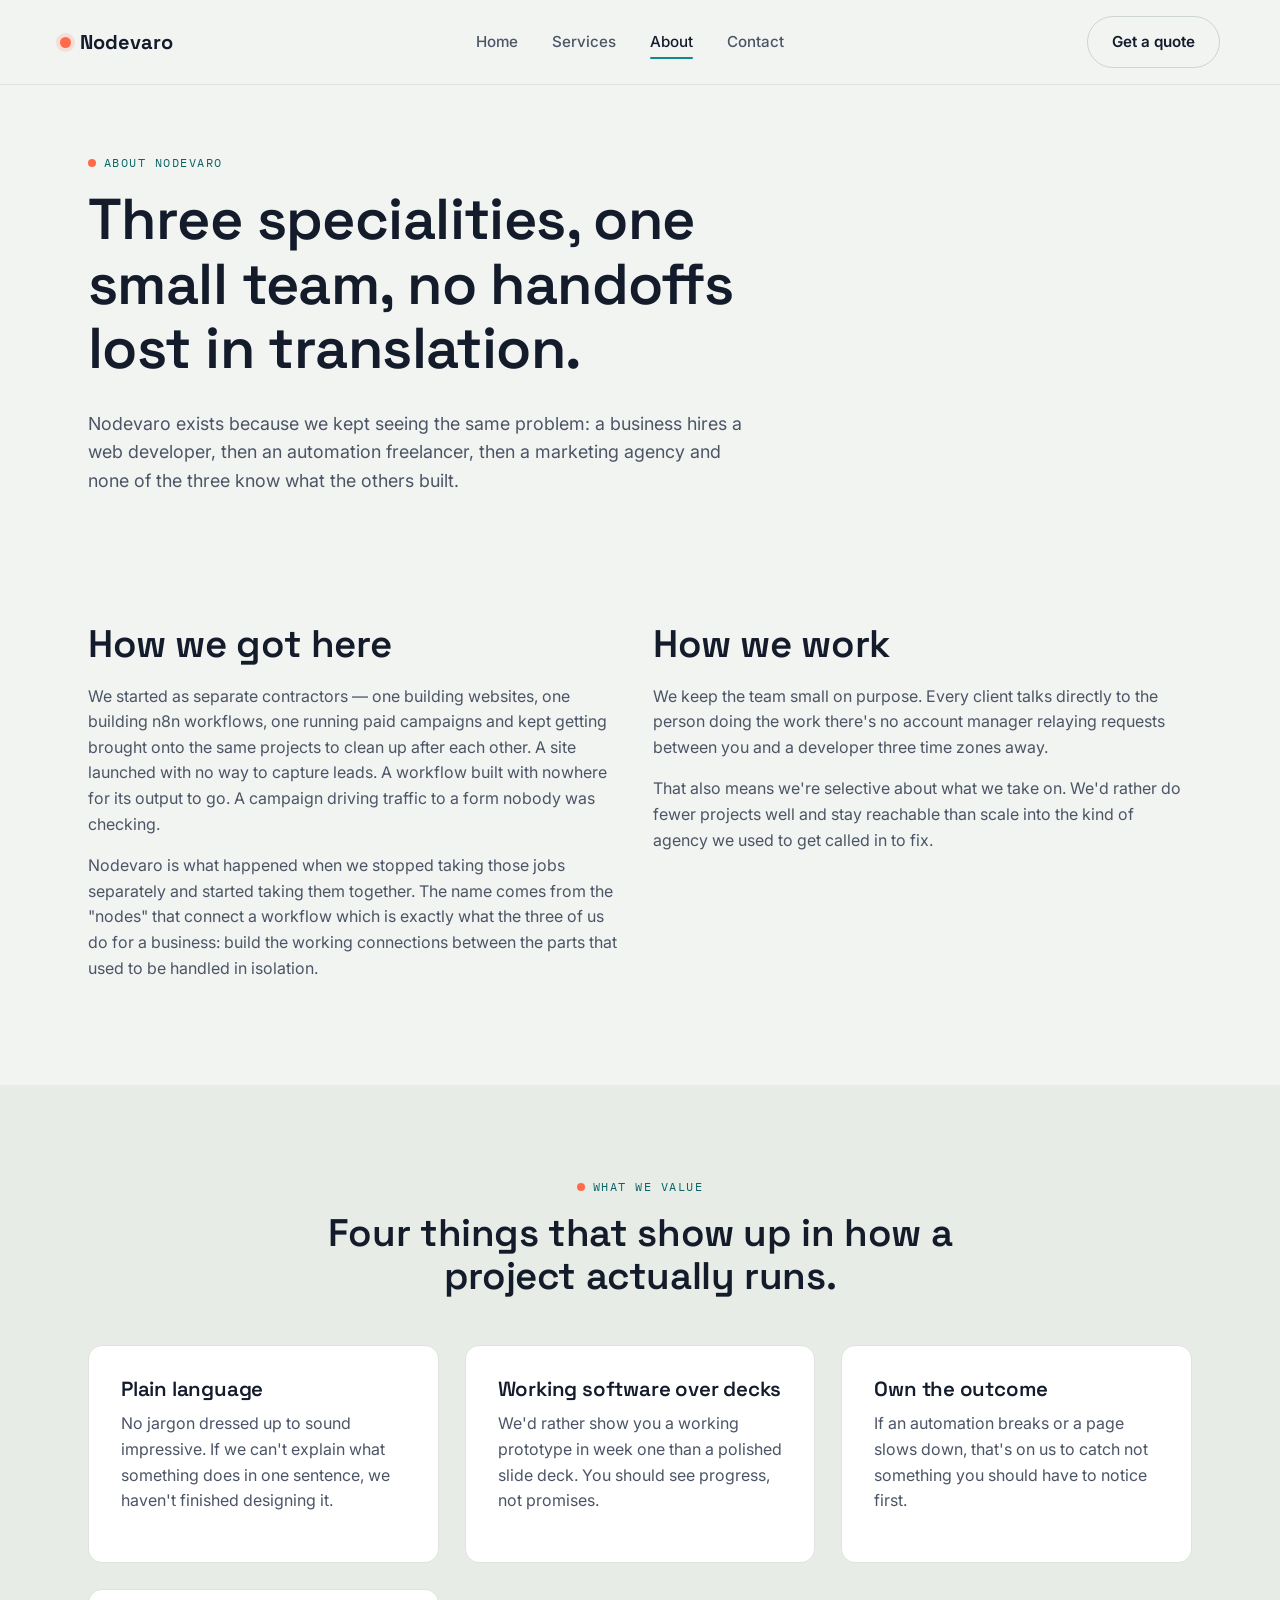
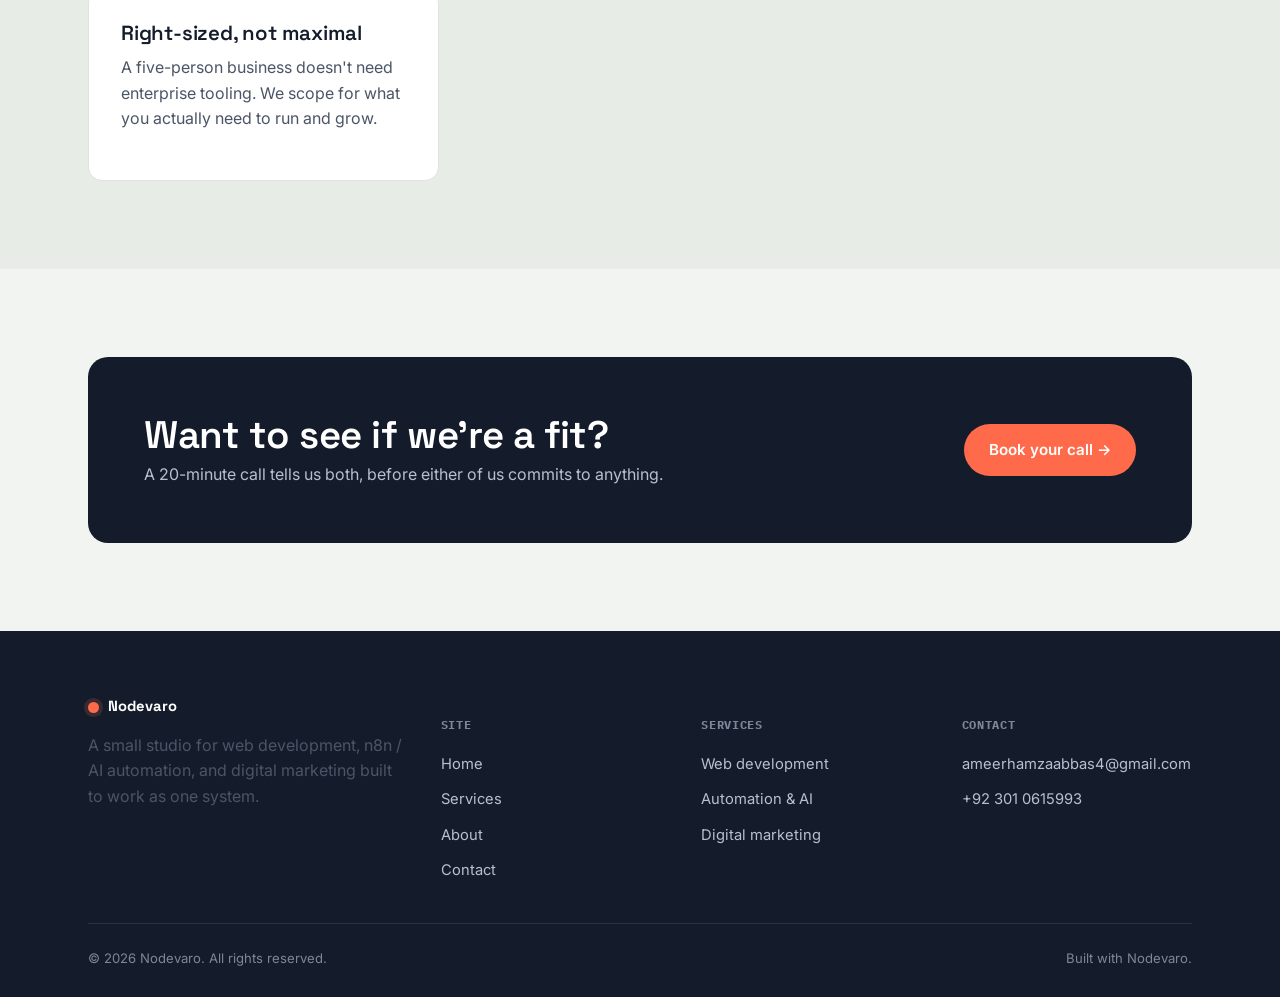
==== about.html @ 79ad3465 "Add website files" ====
<!DOCTYPE html>
<html lang="en">
<head>
<meta charset="UTF-8">
<meta name="viewport" content="width=device-width, initial-scale=1.0">
<title>About — Nodevaro</title>
<meta name="description" content="Why Nodevaro stays small on purpose, and how a web dev, automation, and marketing team works under one roof.">
<link rel="icon" type="image/svg+xml" href="assets/favicon.svg">
<link rel="preconnect" href="https://fonts.googleapis.com">
<link rel="preconnect" href="https://fonts.gstatic.com" crossorigin>
<link href="https://fonts.googleapis.com/css2?family=Space+Grotesk:wght@500;600;700&family=Inter:wght@400;500;600;700&family=IBM+Plex+Mono:wght@400;500&display=swap" rel="stylesheet">
<link rel="stylesheet" href="css/style.css">
</head>
<body>

<header class="site-header">
  <div class="container nav">
    <a href="index.html" class="logo"><span class="dot"></span>Nodevaro</a>
    <nav>
      <ul class="nav-links">
        <li><a href="index.html">Home</a></li>
        <li><a href="services.html">Services</a></li>
        <li><a href="about.html" class="active">About</a></li>
        <li><a href="contact.html">Contact</a></li>
      </ul>
    </nav>
    <div class="nav-cta">
      <a href="contact.html" class="btn btn-ghost">Get a quote</a>
      <button class="nav-toggle" aria-label="Toggle menu"><span></span><span></span><span></span></button>
    </div>
  </div>
</header>

<main>

  <section class="page-hero">
    <div class="container">
      <div class="eyebrow">About Nodevaro</div>
      <h1>Three specialities, one small team, no handoffs lost in translation.</h1>
      <p class="lede">Nodevaro exists because we kept seeing the same problem: a business hires a web developer, then an automation freelancer, then a marketing agency and none of the three know what the others built.</p>
    </div>
  </section>

  <section>
    <div class="container grid-2">
      <div>
        <h2>How we got here</h2>
        <p>We started as separate contractors — one building websites, one building n8n workflows, one running paid campaigns and kept getting brought onto the same projects to clean up after each other. A site launched with no way to capture leads. A workflow built with nowhere for its output to go. A campaign driving traffic to a form nobody was checking.</p>
        <p>Nodevaro is what happened when we stopped taking those jobs separately and started taking them together. The name comes from the "nodes" that connect a workflow which is exactly what the three of us do for a business: build the working connections between the parts that used to be handled in isolation.</p>
      </div>
      <div>
        <h2>How we work</h2>
        <p>We keep the team small on purpose. Every client talks directly to the person doing the work there's no account manager relaying requests between you and a developer three time zones away.</p>
        <p>That also means we're selective about what we take on. We'd rather do fewer projects well and stay reachable than scale into the kind of agency we used to get called in to fix.</p>
      </div>
    </div>
  </section>

  <section class="section-alt">
    <div class="container">
      <div class="section-head center">
        <div class="eyebrow">What we value</div>
        <h2>Four things that show up in how a project actually runs.</h2>
      </div>
      <div class="grid-3">
        <div class="card">
          <h3>Plain language</h3>
          <p>No jargon dressed up to sound impressive. If we can't explain what something does in one sentence, we haven't finished designing it.</p>
        </div>
        <div class="card">
          <h3>Working software over decks</h3>
          <p>We'd rather show you a working prototype in week one than a polished slide deck. You should see progress, not promises.</p>
        </div>
        <div class="card">
          <h3>Own the outcome</h3>
          <p>If an automation breaks or a page slows down, that's on us to catch not something you should have to notice first.</p>
        </div>
        <div class="card">
          <h3>Right-sized, not maximal</h3>
          <p>A five-person business doesn't need enterprise tooling. We scope for what you actually need to run and grow.</p>
        </div>
      </div>
    </div>
  </section>

  <section>
    <div class="container">
      <div class="cta-band">
        <div>
          <h2>Want to see if we're a fit?</h2>
          <p>A 20-minute call tells us both, before either of us commits to anything.</p>
        </div>
        <a href="contact.html" class="btn btn-coral">Book your call →</a>
      </div>
    </div>
  </section>

</main>

<footer class="site-footer">
  <div class="container">
    <div class="footer-grid">
      <div class="footer-col">
        <a href="index.html" class="logo"><span class="dot"></span>Nodevaro</a>
        <p style="margin-top:14px;max-width:32ch;">A small studio for web development, n8n / AI automation, and digital marketing built to work as one system.</p>
      </div>
      <div class="footer-col">
        <h5>Site</h5>
        <ul>
          <li><a href="index.html">Home</a></li>
          <li><a href="services.html">Services</a></li>
          <li><a href="about.html">About</a></li>
          <li><a href="contact.html">Contact</a></li>
        </ul>
      </div>
      <div class="footer-col">
        <h5>Services</h5>
        <ul>
          <li><a href="services.html#web-development">Web development</a></li>
          <li><a href="services.html#automation">Automation &amp; AI</a></li>
          <li><a href="services.html#marketing">Digital marketing</a></li>
        </ul>
      </div>
      <div class="footer-col">
        <h5>Contact</h5>
        <ul>
          <li><a href="mailto:ameerhamzaabbas4@gmail.com">ameerhamzaabbas4@gmail.com</a></li>
          <li><a href="tel:+923010615993">+92 301 0615993</a></li>
        </ul>
      </div>
    </div>
    <div class="footer-bottom">
      <span>© 2026 Nodevaro. All rights reserved.</span>
      <span>Built with Nodevaro.</span>
    </div>
  </div>
</footer>

<script src="js/main.js"></script>
</body>
</html>
---- css/style.css ----
/* ==========================================================================
   Nodevaro — shared stylesheet
   Design tokens
   ========================================================================== */
:root {
  --bg: #F2F4F1;
  --bg-alt: #E7ECE6;
  --panel: #FFFFFF;
  --ink: #141C2C;
  --ink-soft: #4B5566;
  --ink-faint: #7C8798;
  --teal: #0F8B8D;
  --teal-deep: #0B6567;
  --coral: #FF6B4A;
  --amber: #F4B740;
  --line: #CBD4CD;
  --line-soft: #DEE4DD;

  --font-display: 'Space Grotesk', 'Segoe UI', sans-serif;
  --font-body: 'Inter', 'Segoe UI', sans-serif;
  --font-mono: 'IBM Plex Mono', 'Courier New', monospace;

  --radius: 14px;
  --radius-sm: 8px;
  --container: 1160px;
}

* { box-sizing: border-box; }
html { scroll-behavior: smooth; }

body {
  margin: 0;
  background: var(--bg);
  color: var(--ink);
  font-family: var(--font-body);
  font-size: 16px;
  line-height: 1.6;
  -webkit-font-smoothing: antialiased;
}

img, svg { max-width: 100%; display: block; }

a { color: inherit; text-decoration: none; }

.container {
  max-width: var(--container);
  margin: 0 auto;
  padding: 0 28px;
}

h1, h2, h3, h4 {
  font-family: var(--font-display);
  line-height: 1.12;
  margin: 0 0 .5em;
  letter-spacing: -0.01em;
  font-weight: 600;
}

h1 { font-size: clamp(2.3rem, 5vw, 3.6rem); }
h2 { font-size: clamp(1.7rem, 3.2vw, 2.4rem); }
h3 { font-size: 1.28rem; }

p { margin: 0 0 1em; color: var(--ink-soft); }

.eyebrow {
  font-family: var(--font-mono);
  font-size: 0.78rem;
  letter-spacing: 0.12em;
  text-transform: uppercase;
  color: var(--teal-deep);
  display: inline-flex;
  align-items: center;
  gap: 8px;
  margin-bottom: 14px;
}
.eyebrow::before {
  content: '';
  width: 8px; height: 8px;
  border-radius: 50%;
  background: var(--coral);
  display: inline-block;
}

.lede {
  font-size: 1.12rem;
  color: var(--ink-soft);
  max-width: 60ch;
}

/* ==========================================================================
   Buttons
   ========================================================================== */
.btn {
  font-family: var(--font-body);
  font-weight: 600;
  font-size: 0.95rem;
  padding: 13px 24px;
  border-radius: 999px;
  border: 1.5px solid transparent;
  display: inline-flex;
  align-items: center;
  gap: 8px;
  cursor: pointer;
  transition: transform .15s ease, box-shadow .15s ease, background .15s ease, color .15s ease;
}
.btn:active { transform: translateY(1px); }

.btn-primary {
  background: var(--ink);
  color: var(--bg);
}
.btn-primary:hover { background: var(--teal-deep); box-shadow: 0 8px 20px -8px rgba(15,139,141,0.55); }

.btn-ghost {
  background: transparent;
  color: var(--ink);
  border-color: var(--line);
}
.btn-ghost:hover { border-color: var(--ink); }

.btn-coral {
  background: var(--coral);
  color: #fff;
}
.btn-coral:hover { background: #e85a3c; box-shadow: 0 8px 20px -8px rgba(255,107,74,0.55); }

.btn-block { width: 100%; justify-content: center; }

/* ==========================================================================
   Header / Nav
   ========================================================================== */
.site-header {
  position: sticky;
  top: 0;
  z-index: 100;
  background: rgba(242,244,241,0.86);
  backdrop-filter: blur(10px);
  border-bottom: 1px solid var(--line-soft);
}
.nav {
  display: flex;
  align-items: center;
  justify-content: space-between;
  padding: 16px 0;
}
.logo {
  display: flex;
  align-items: center;
  gap: 9px;
  font-family: var(--font-display);
  font-weight: 700;
  font-size: 1.25rem;
  color: var(--ink);
}
.logo .dot {
  width: 11px; height: 11px;
  border-radius: 50%;
  background: var(--coral);
  box-shadow: 0 0 0 4px rgba(255,107,74,0.16);
}
.nav-links {
  display: flex;
  align-items: center;
  gap: 34px;
  list-style: none;
  margin: 0; padding: 0;
}
.nav-links a {
  font-size: 0.95rem;
  font-weight: 500;
  color: var(--ink-soft);
  position: relative;
  padding: 4px 0;
}
.nav-links a:hover, .nav-links a.active { color: var(--ink); }
.nav-links a.active::after {
  content: '';
  position: absolute;
  left: 0; right: 0; bottom: -4px;
  height: 2px;
  background: var(--teal);
  border-radius: 2px;
}
.nav-cta { display: flex; align-items: center; gap: 18px; }
.nav-toggle {
  display: none;
  flex-direction: column;
  gap: 5px;
  background: none;
  border: none;
  cursor: pointer;
  padding: 6px;
}
.nav-toggle span { width: 22px; height: 2px; background: var(--ink); border-radius: 2px; }

@media (max-width: 860px) {
  .nav-links {
    position: absolute;
    top: 100%; left: 0; right: 0;
    background: var(--bg);
    border-bottom: 1px solid var(--line-soft);
    flex-direction: column;
    align-items: flex-start;
    gap: 4px;
    padding: 10px 28px 20px;
    display: none;
  }
  .nav-links.open { display: flex; }
  .nav-links a { padding: 10px 0; width: 100%; }
  .nav-toggle { display: flex; }
  .nav-cta .btn-ghost { display: none; }
}

/* ==========================================================================
   Sections / layout helpers
   ========================================================================== */
section { padding: 88px 0; }
.section-tight { padding: 56px 0; }
.section-alt { background: var(--bg-alt); }
.section-ink { background: var(--ink); color: #EDEFEC; }
.section-ink p { color: #B8C0CC; }
.section-ink .eyebrow { color: var(--amber); }

.section-head {
  max-width: 640px;
  margin-bottom: 48px;
}
.section-head.center { margin-left: auto; margin-right: auto; text-align: center; }

.grid-3 {
  display: grid;
  grid-template-columns: repeat(3, 1fr);
  gap: 26px;
}
.grid-2 {
  display: grid;
  grid-template-columns: 1fr 1fr;
  gap: 26px;
}
@media (max-width: 900px) {
  .grid-3, .grid-2 { grid-template-columns: 1fr; }
}

.card {
  background: var(--panel);
  border: 1px solid var(--line-soft);
  border-radius: var(--radius);
  padding: 32px;
}

.tag {
  font-family: var(--font-mono);
  font-size: 0.72rem;
  letter-spacing: 0.06em;
  text-transform: uppercase;
  background: var(--bg-alt);
  border: 1px solid var(--line);
  color: var(--ink-soft);
  padding: 4px 10px;
  border-radius: 999px;
  display: inline-block;
}

hr.rule {
  border: none;
  border-top: 1px solid var(--line);
  margin: 0;
}

/* ==========================================================================
   Hero + workflow node diagram (signature element)
   ========================================================================== */
.hero {
  padding-top: 72px;
  padding-bottom: 40px;
}
.hero-grid {
  display: grid;
  grid-template-columns: 1.05fr 0.95fr;
  gap: 40px;
  align-items: center;
}
@media (max-width: 980px) {
  .hero-grid { grid-template-columns: 1fr; }
}
.hero-actions {
  display: flex;
  gap: 14px;
  flex-wrap: wrap;
  margin-top: 30px;
}
.hero-proof {
  display: flex;
  gap: 26px;
  margin-top: 46px;
  flex-wrap: wrap;
}
.hero-proof div { font-family: var(--font-mono); font-size: 0.78rem; color: var(--ink-faint); }
.hero-proof strong { display: block; font-family: var(--font-display); font-size: 1.4rem; color: var(--ink); }

.node-canvas {
  background: var(--panel);
  border: 1px solid var(--line-soft);
  border-radius: 18px;
  padding: 18px;
}

.flow-line {
  stroke: var(--line);
  stroke-width: 2;
  fill: none;
}
.flow-line-active {
  stroke: var(--teal);
  stroke-width: 2;
  fill: none;
  stroke-dasharray: 7 8;
  animation: flow-dash 1.6s linear infinite;
}
@keyframes flow-dash { to { stroke-dashoffset: -60; } }

.node-circle { fill: var(--panel); stroke: var(--ink); stroke-width: 1.6; }
.node-circle.on { stroke: var(--teal); }
.node-dot { fill: var(--coral); }
.node-label {
  font-family: var(--font-mono);
  font-size: 11px;
  fill: var(--ink-soft);
}

/* Process / node-chain divider used on the home + services pages */
.chain {
  display: flex;
  align-items: flex-start;
  justify-content: space-between;
  gap: 10px;
  margin: 10px 0 54px;
}
.chain-step { flex: 1; text-align: left; }
.chain-node {
  width: 34px; height: 34px;
  border-radius: 50%;
  border: 1.6px solid var(--ink);
  background: var(--panel);
  display: flex; align-items: center; justify-content: center;
  font-family: var(--font-mono);
  font-size: 0.78rem;
  margin-bottom: 14px;
  position: relative;
}
.chain-step:nth-child(odd) .chain-node { border-color: var(--teal); color: var(--teal-deep); }
.chain-step:nth-child(even) .chain-node { border-color: var(--coral); color: var(--coral); }
.chain-connector {
  flex: 0 0 auto;
  width: 60px;
  height: 1.6px;
  background: repeating-linear-gradient(90deg, var(--line) 0 6px, transparent 6px 11px);
  margin-top: 17px;
}
@media (max-width: 900px) {
  .chain { flex-direction: column; }
  .chain-connector { display: none; }
}

/* ==========================================================================
   Service cards / icons
   ========================================================================== */
.service-card {
  background: var(--panel);
  border: 1px solid var(--line-soft);
  border-radius: var(--radius);
  padding: 34px 30px;
  transition: box-shadow .18s ease, transform .18s ease;
}
.service-card:hover { box-shadow: 0 18px 40px -24px rgba(20,28,44,0.35); transform: translateY(-3px); }
.service-icon {
  width: 46px; height: 46px;
  margin-bottom: 20px;
}
.service-card ul { margin: 16px 0 0; padding-left: 20px; color: var(--ink-soft); }
.service-card li { margin-bottom: 6px; }
.service-card .learn { display: inline-flex; align-items: center; gap: 6px; margin-top: 18px; font-weight: 600; color: var(--teal-deep); }

/* Detailed service blocks on services.html */
.service-detail {
  display: grid;
  grid-template-columns: 0.85fr 1.15fr;
  gap: 50px;
  align-items: start;
  padding: 56px 0;
}
.service-detail:not(:last-child) { border-bottom: 1px solid var(--line-soft); }
@media (max-width: 900px) {
  .service-detail { grid-template-columns: 1fr; gap: 24px; }
}
.service-detail .index {
  font-family: var(--font-mono);
  color: var(--ink-faint);
  font-size: 0.85rem;
}
.deliverables {
  list-style: none;
  margin: 22px 0 0;
  padding: 0;
  display: grid;
  gap: 10px;
}
.deliverables li {
  display: flex;
  gap: 10px;
  color: var(--ink-soft);
  font-size: 0.96rem;
}
.deliverables li::before {
  content: '';
  flex: 0 0 auto;
  width: 7px; height: 7px;
  border-radius: 50%;
  background: var(--teal);
  margin-top: 8px;
}

.tier-grid {
  display: grid;
  grid-template-columns: repeat(3, 1fr);
  gap: 20px;
  margin-top: 24px;
}
@media (max-width: 900px) { .tier-grid { grid-template-columns: 1fr; } }
.tier {
  border: 1px solid var(--line-soft);
  border-radius: var(--radius);
  padding: 24px;
  background: var(--panel);
}
.tier.featured { border-color: var(--teal); box-shadow: 0 0 0 1px var(--teal); }
.tier h4 { font-family: var(--font-mono); text-transform: uppercase; font-size: 0.82rem; letter-spacing: 0.06em; color: var(--ink-faint); margin-bottom: 6px; }
.tier p.for { color: var(--ink); font-weight: 500; margin-bottom: 16px; }
.tier ul { margin: 0; padding-left: 18px; color: var(--ink-soft); font-size: 0.92rem; }
.tier li { margin-bottom: 6px; }

/* ==========================================================================
   Customer reviews
   ========================================================================== */
.review-grid {
  display: grid;
  grid-template-columns: repeat(3, 1fr);
  gap: 22px;
}
@media (max-width: 900px) { .review-grid { grid-template-columns: 1fr; } }
.review-card {
  background: var(--panel);
  border: 1px solid var(--line-soft);
  border-radius: var(--radius);
  padding: 28px;
  display: flex;
  flex-direction: column;
  height: 100%;
}
.review-stars {
  color: var(--amber);
  font-size: 0.95rem;
  letter-spacing: 2px;
  margin-bottom: 14px;
}
.review-quote {
  color: var(--ink);
  font-size: 1rem;
  flex-grow: 1;
  margin-bottom: 20px;
}
.review-person {
  display: flex;
  align-items: center;
  gap: 12px;
}
.review-avatar {
  width: 40px; height: 40px;
  border-radius: 50%;
  background: var(--bg-alt);
  border: 1.5px solid var(--line);
  display: flex;
  align-items: center;
  justify-content: center;
  font-family: var(--font-display);
  font-weight: 700;
  font-size: 0.9rem;
  color: var(--teal-deep);
  flex: 0 0 auto;
}
.review-person .who strong { display: block; font-size: 0.92rem; color: var(--ink); }
.review-person .who span { font-family: var(--font-mono); font-size: 0.76rem; color: var(--ink-faint); }

/* ==========================================================================
   Testimonial / stats / CTA band
   ========================================================================== */
.stat-band {
  display: grid;
  grid-template-columns: repeat(4, 1fr);
  gap: 24px;
  text-align: center;
}
@media (max-width: 780px) { .stat-band { grid-template-columns: repeat(2, 1fr); } }
.stat-band strong { display: block; font-family: var(--font-display); font-size: 2.2rem; }
.stat-band span { font-family: var(--font-mono); font-size: 0.78rem; color: var(--ink-faint); letter-spacing: .04em; }

.cta-band {
  background: var(--ink);
  color: #fff;
  border-radius: 20px;
  padding: 56px;
  display: flex;
  align-items: center;
  justify-content: space-between;
  gap: 30px;
  flex-wrap: wrap;
}
.cta-band h2 { margin-bottom: 6px; color: #fff; }
.cta-band p { color: #B8C0CC; margin: 0; }

/* ==========================================================================
   Forms
   ========================================================================== */
.form-panel {
  background: var(--panel);
  border: 1px solid var(--line-soft);
  border-radius: var(--radius);
  padding: 38px;
}
.field { margin-bottom: 20px; }
.field label {
  display: block;
  font-family: var(--font-mono);
  font-size: 0.78rem;
  text-transform: uppercase;
  letter-spacing: 0.05em;
  color: var(--ink-soft);
  margin-bottom: 8px;
}
.field input, .field textarea, .field select {
  width: 100%;
  font-family: var(--font-body);
  font-size: 0.98rem;
  padding: 13px 14px;
  border: 1.5px solid var(--line);
  border-radius: var(--radius-sm);
  background: var(--bg);
  color: var(--ink);
  transition: border-color .15s ease;
}
.field input:focus, .field textarea:focus, .field select:focus {
  outline: none;
  border-color: var(--teal);
}
.field textarea { resize: vertical; min-height: 130px; }
.field-row { display: grid; grid-template-columns: 1fr 1fr; gap: 18px; }
@media (max-width: 640px) { .field-row { grid-template-columns: 1fr; } }
.form-note { font-size: 0.85rem; color: var(--ink-faint); margin-top: 10px; }
.form-status {
  display: none;
  padding: 14px 16px;
  border-radius: var(--radius-sm);
  font-size: 0.92rem;
  margin-bottom: 18px;
}
.form-status.success { display: block; background: #E4F4EF; color: var(--teal-deep); border: 1px solid #B7DFD3; }
.form-status.error { display: block; background: #FDEAE5; color: #B3401F; border: 1px solid #F3C3B4; }

/* ==========================================================================
   FAQ accordion
   ========================================================================== */
.faq-item { border-bottom: 1px solid var(--line-soft); }
.faq-q {
  width: 100%;
  text-align: left;
  background: none;
  border: none;
  padding: 22px 0;
  font-family: var(--font-display);
  font-size: 1.02rem;
  color: var(--ink);
  display: flex;
  justify-content: space-between;
  align-items: center;
  cursor: pointer;
}
.faq-q .plus { font-family: var(--font-mono); font-size: 1.2rem; color: var(--teal); transition: transform .2s ease; }
.faq-item.open .plus { transform: rotate(45deg); }
.faq-a {
  max-height: 0;
  overflow: hidden;
  transition: max-height .25s ease;
}
.faq-item.open .faq-a { max-height: 300px; }
.faq-a p { padding-bottom: 20px; margin: 0; }

/* ==========================================================================
   Footer
   ========================================================================== */
.site-footer {
  background: var(--ink);
  color: #B8C0CC;
  padding: 64px 0 28px;
}
.footer-grid {
  display: grid;
  grid-template-columns: 1.4fr 1fr 1fr 1fr;
  gap: 30px;
  padding-bottom: 40px;
}
@media (max-width: 780px) { .footer-grid { grid-template-columns: 1fr 1fr; } }
.site-footer .logo { color: #fff; }
.footer-col h5 {
  font-family: var(--font-mono);
  text-transform: uppercase;
  font-size: 0.75rem;
  letter-spacing: 0.06em;
  color: #7C8798;
  margin-bottom: 16px;
}
.footer-col ul { list-style: none; margin: 0; padding: 0; display: grid; gap: 10px; }
.footer-col a { color: #B8C0CC; font-size: 0.92rem; }
.footer-col a:hover { color: #fff; }
.footer-bottom {
  border-top: 1px solid rgba(255,255,255,0.1);
  padding-top: 24px;
  display: flex;
  justify-content: space-between;
  flex-wrap: wrap;
  gap: 10px;
  font-size: 0.82rem;
  color: #7C8798;
}

/* ==========================================================================
   Page hero (secondary pages)
   ========================================================================== */
.page-hero { padding: 64px 0 20px; }
.page-hero h1 { max-width: 18ch; }

/* Utility */
.mt-0 { margin-top: 0; }
.center { text-align: center; }
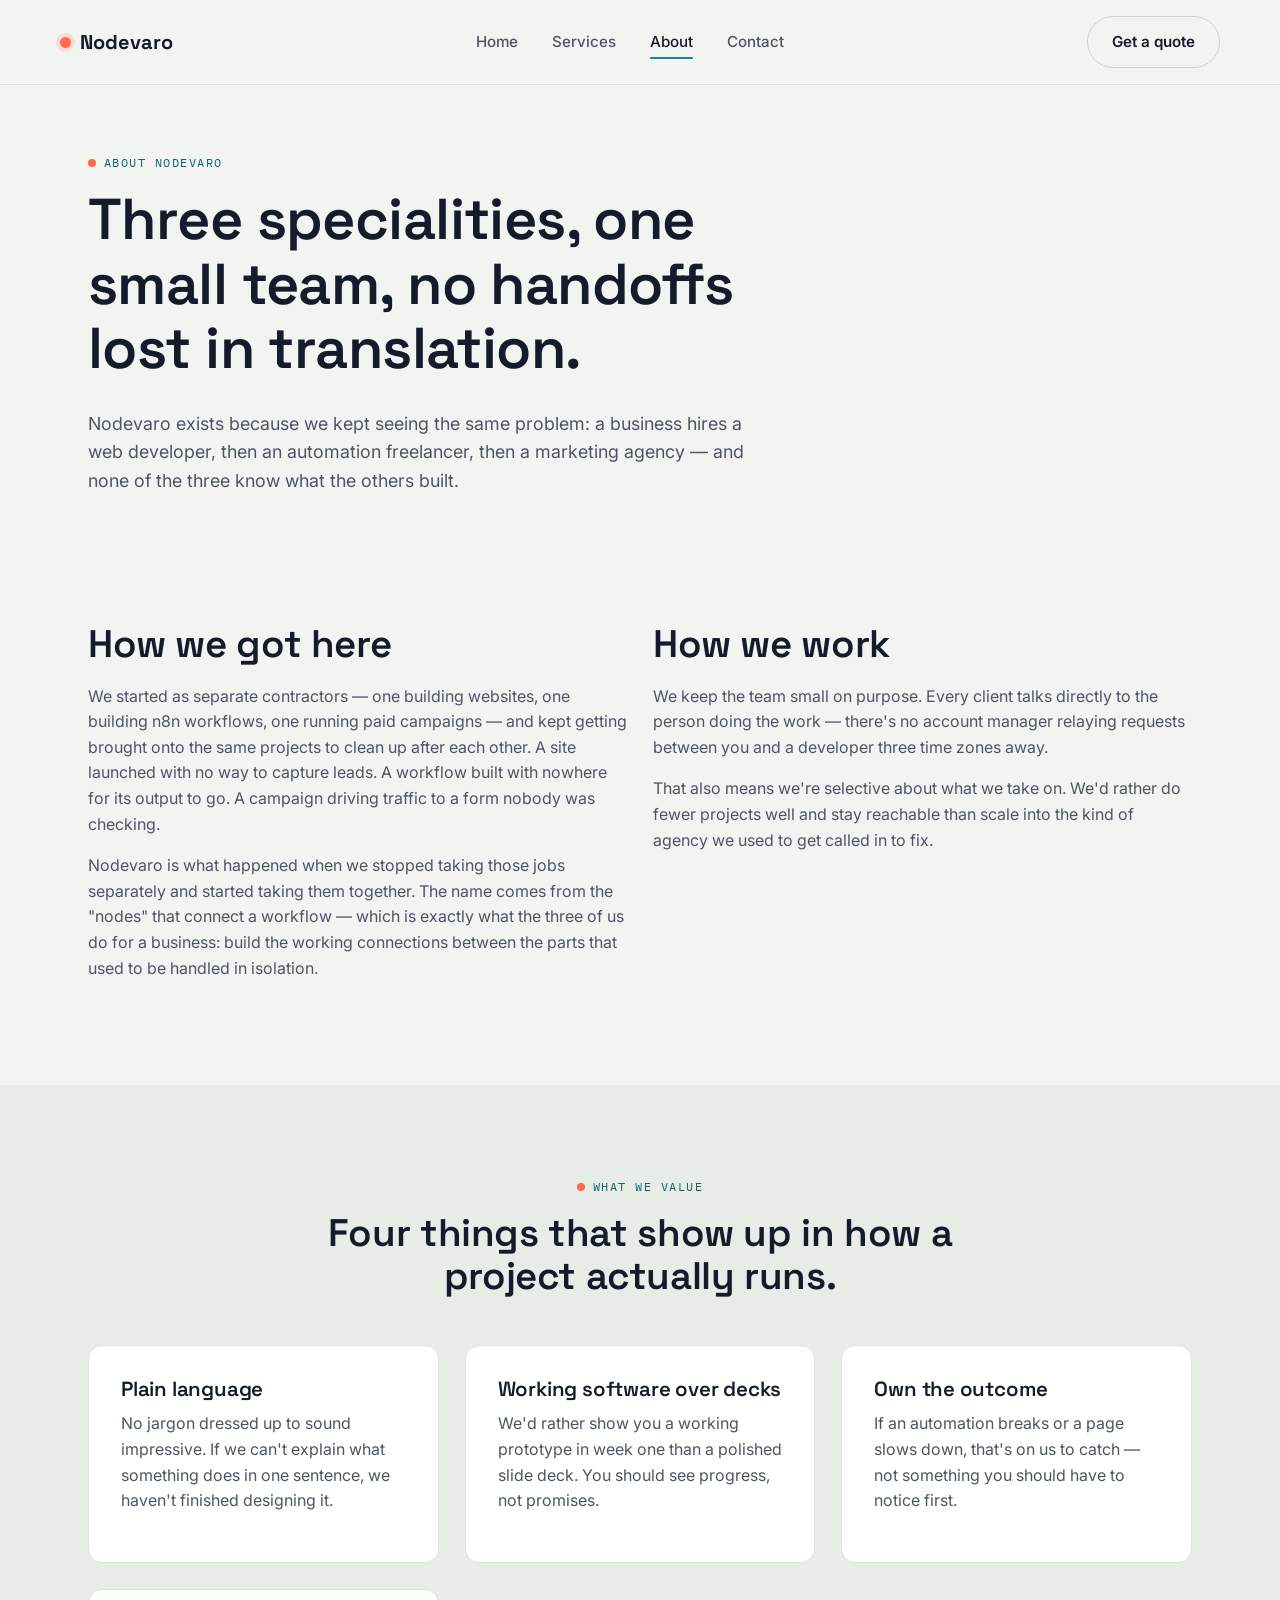
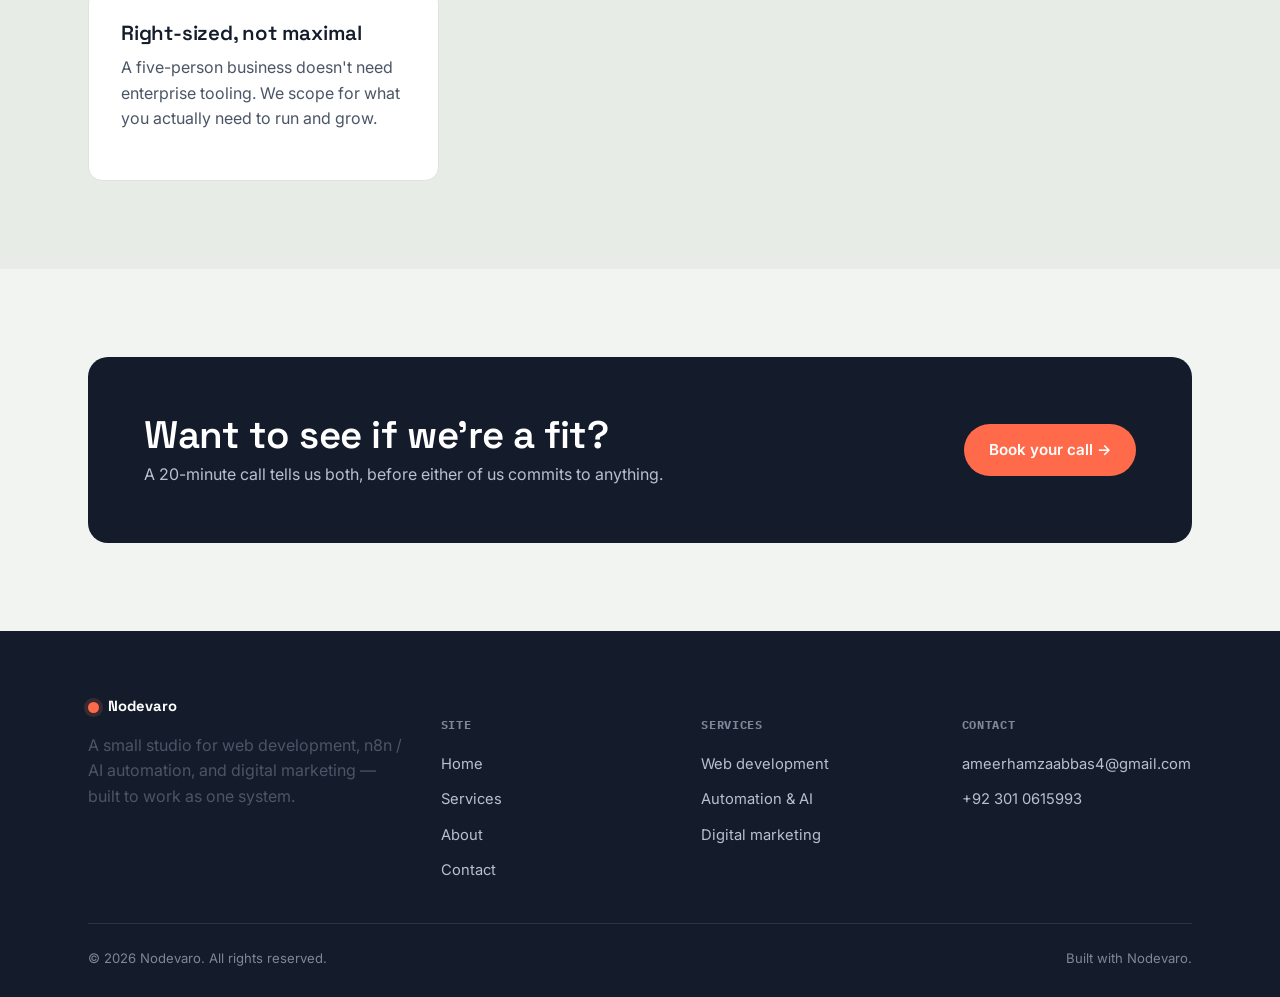
==== commit 62434e83: "Initial commit" ====
--- a/about.html
+++ b/about.html
@@ -37,7 +37,7 @@
     <div class="container">
       <div class="eyebrow">About Nodevaro</div>
       <h1>Three specialities, one small team, no handoffs lost in translation.</h1>
-      <p class="lede">Nodevaro exists because we kept seeing the same problem: a business hires a web developer, then an automation freelancer, then a marketing agency and none of the three know what the others built.</p>
+      <p class="lede">Nodevaro exists because we kept seeing the same problem: a business hires a web developer, then an automation freelancer, then a marketing agency — and none of the three know what the others built.</p>
     </div>
   </section>
 
@@ -45,12 +45,12 @@
     <div class="container grid-2">
       <div>
         <h2>How we got here</h2>
-        <p>We started as separate contractors — one building websites, one building n8n workflows, one running paid campaigns and kept getting brought onto the same projects to clean up after each other. A site launched with no way to capture leads. A workflow built with nowhere for its output to go. A campaign driving traffic to a form nobody was checking.</p>
-        <p>Nodevaro is what happened when we stopped taking those jobs separately and started taking them together. The name comes from the "nodes" that connect a workflow which is exactly what the three of us do for a business: build the working connections between the parts that used to be handled in isolation.</p>
+        <p>We started as separate contractors — one building websites, one building n8n workflows, one running paid campaigns — and kept getting brought onto the same projects to clean up after each other. A site launched with no way to capture leads. A workflow built with nowhere for its output to go. A campaign driving traffic to a form nobody was checking.</p>
+        <p>Nodevaro is what happened when we stopped taking those jobs separately and started taking them together. The name comes from the "nodes" that connect a workflow — which is exactly what the three of us do for a business: build the working connections between the parts that used to be handled in isolation.</p>
       </div>
       <div>
         <h2>How we work</h2>
-        <p>We keep the team small on purpose. Every client talks directly to the person doing the work there's no account manager relaying requests between you and a developer three time zones away.</p>
+        <p>We keep the team small on purpose. Every client talks directly to the person doing the work — there's no account manager relaying requests between you and a developer three time zones away.</p>
         <p>That also means we're selective about what we take on. We'd rather do fewer projects well and stay reachable than scale into the kind of agency we used to get called in to fix.</p>
       </div>
     </div>
@@ -73,7 +73,7 @@
         </div>
         <div class="card">
           <h3>Own the outcome</h3>
-          <p>If an automation breaks or a page slows down, that's on us to catch not something you should have to notice first.</p>
+          <p>If an automation breaks or a page slows down, that's on us to catch — not something you should have to notice first.</p>
         </div>
         <div class="card">
           <h3>Right-sized, not maximal</h3>
@@ -102,7 +102,7 @@
     <div class="footer-grid">
       <div class="footer-col">
         <a href="index.html" class="logo"><span class="dot"></span>Nodevaro</a>
-        <p style="margin-top:14px;max-width:32ch;">A small studio for web development, n8n / AI automation, and digital marketing built to work as one system.</p>
+        <p style="margin-top:14px;max-width:32ch;">A small studio for web development, n8n / AI automation, and digital marketing — built to work as one system.</p>
       </div>
       <div class="footer-col">
         <h5>Site</h5>
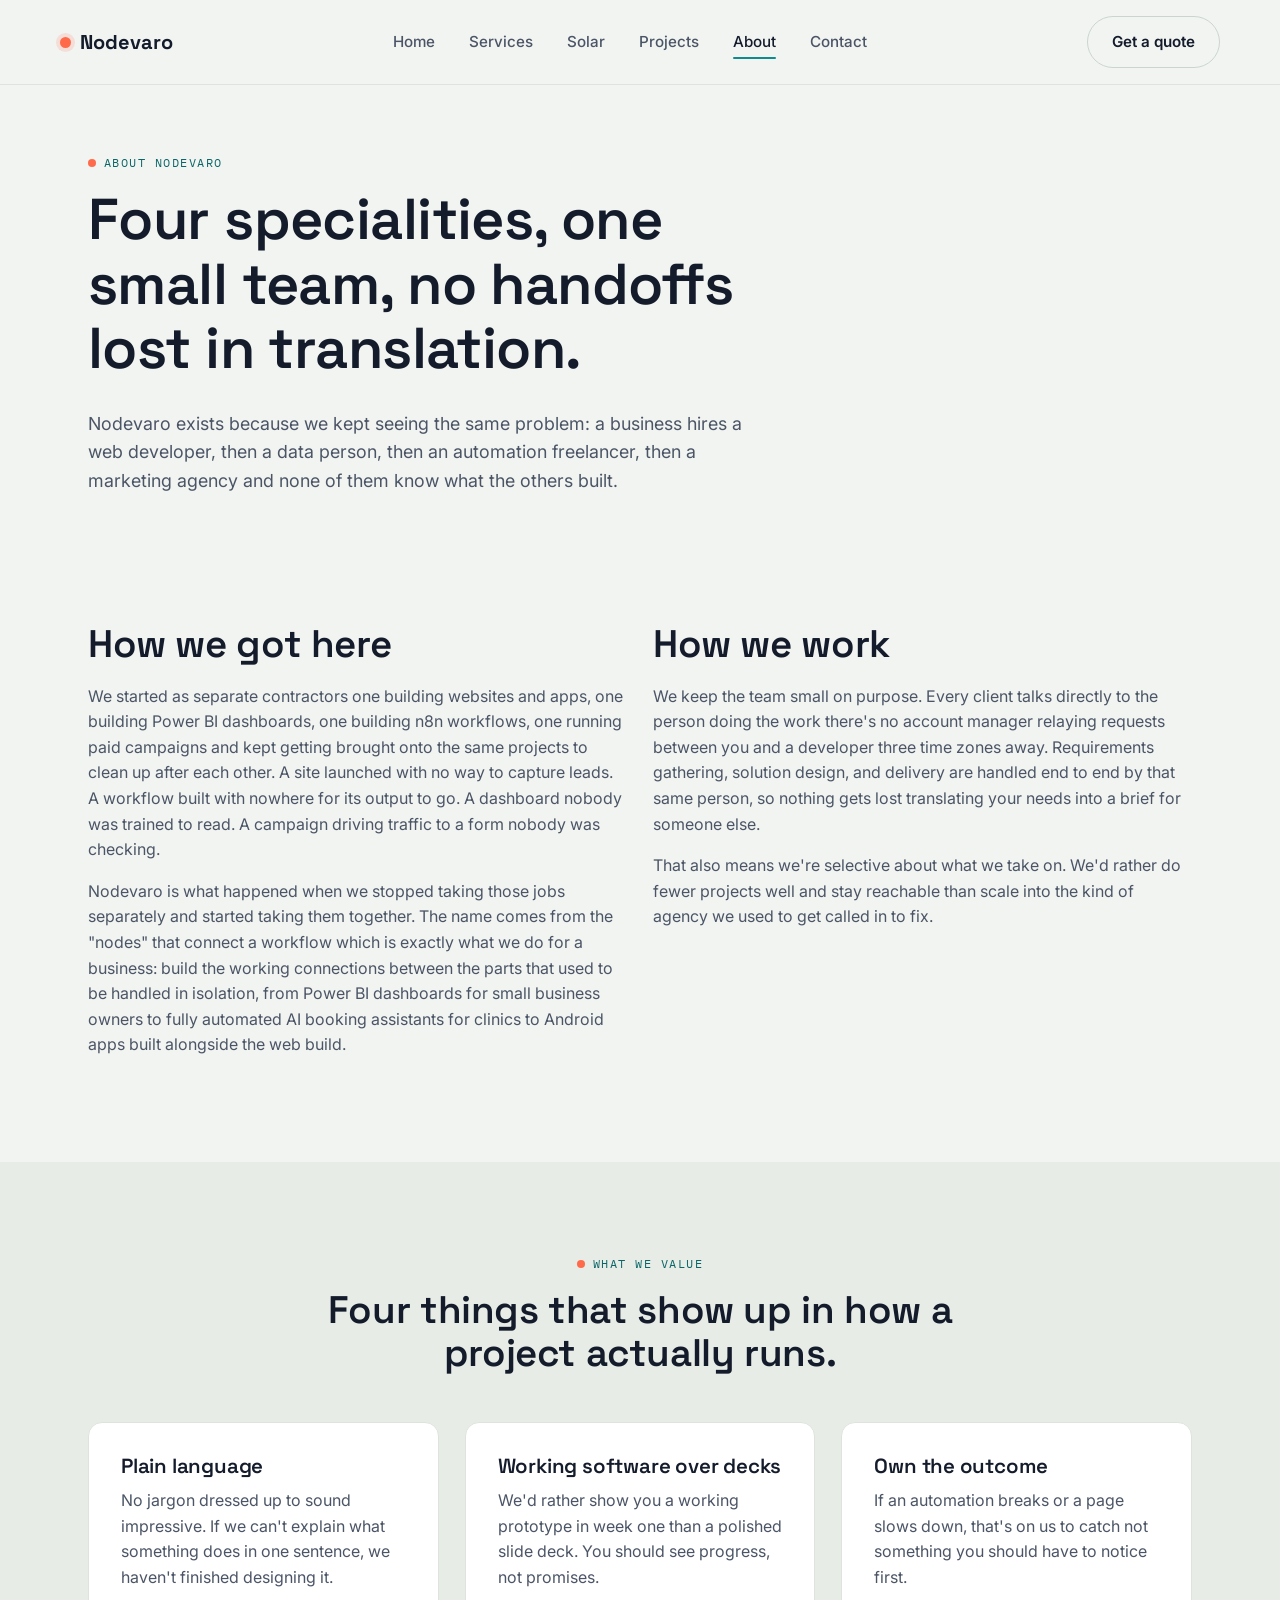
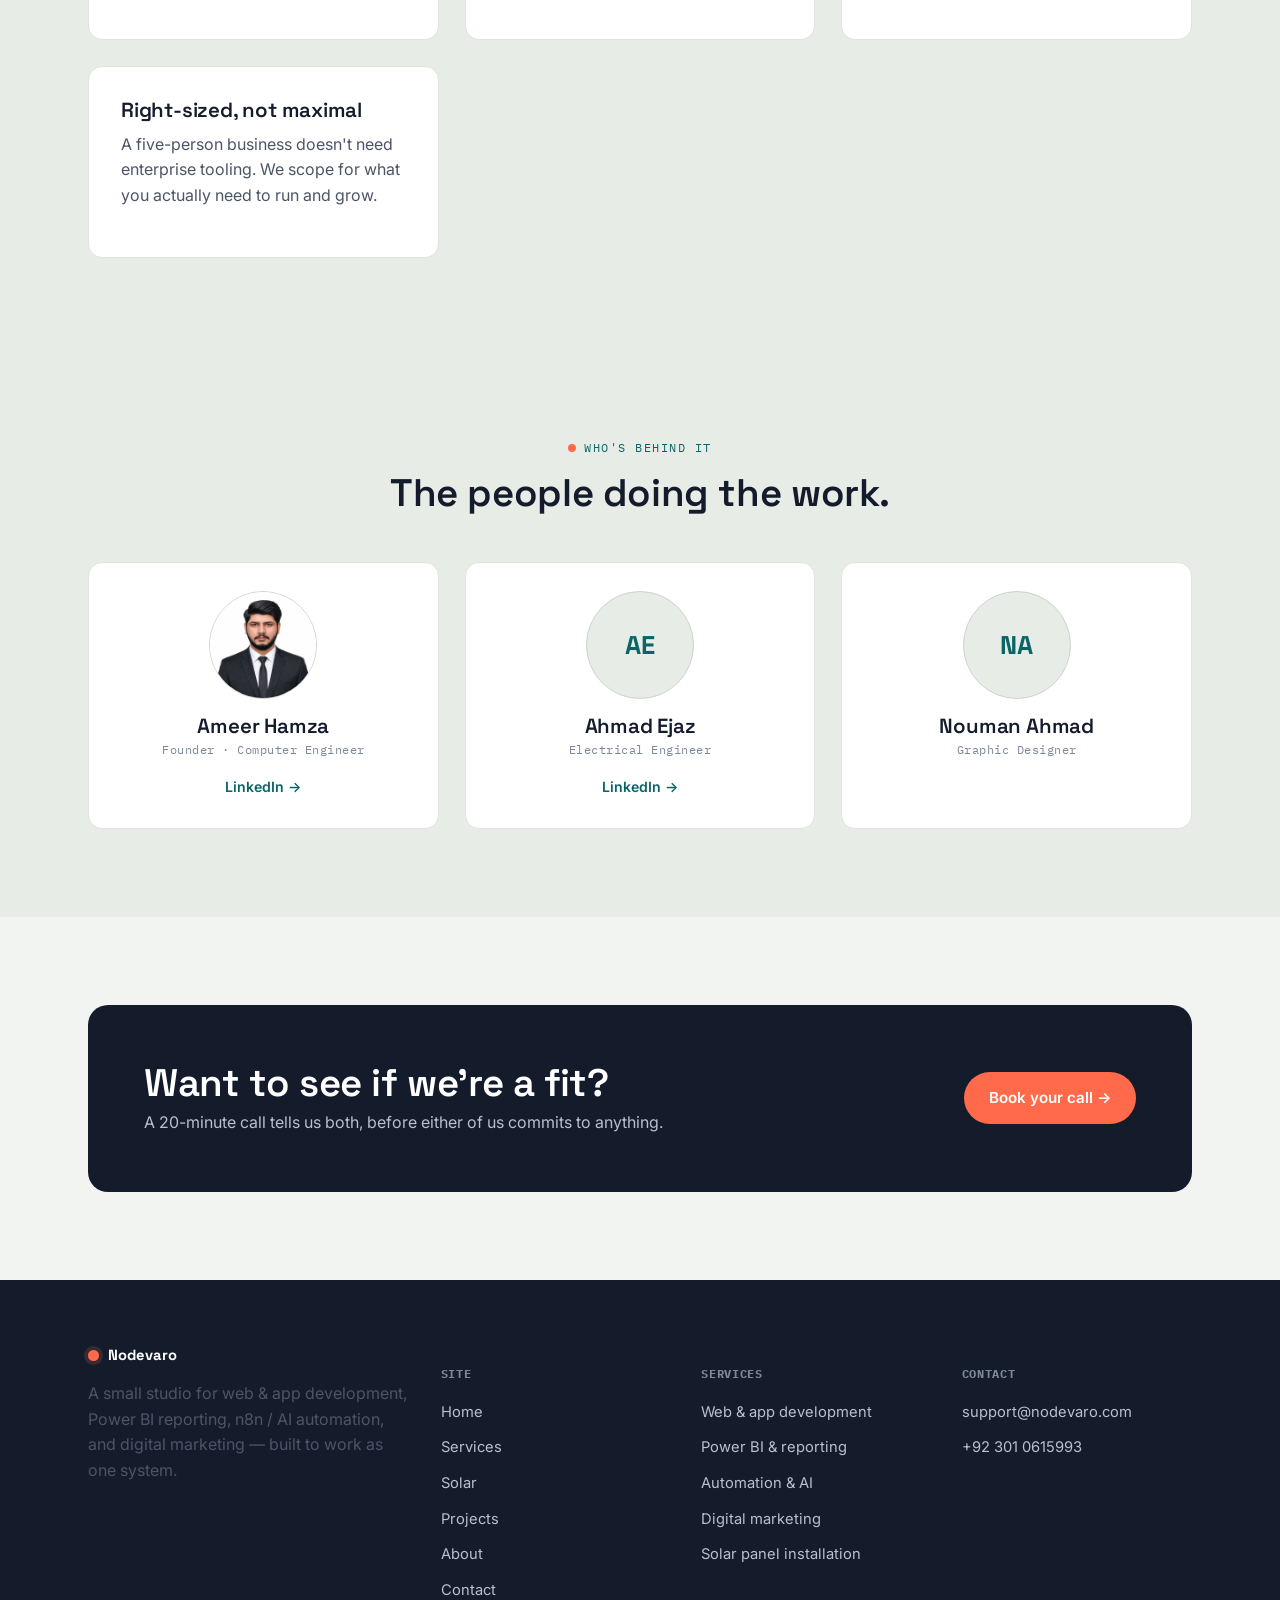
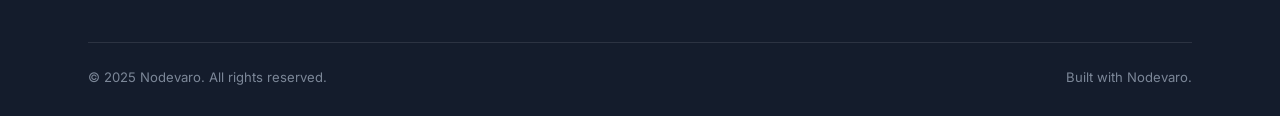
==== commit 25ab2a4a: "Update Nodevaro website" ====
--- a/about.html
+++ b/about.html
@@ -4,7 +4,7 @@
 <meta charset="UTF-8">
 <meta name="viewport" content="width=device-width, initial-scale=1.0">
 <title>About — Nodevaro</title>
-<meta name="description" content="Why Nodevaro stays small on purpose, and how a web dev, automation, and marketing team works under one roof.">
+<meta name="description" content="Why Nodevaro stays small on purpose, and how a web & app dev, data analytics, automation, and marketing team works under one roof.">
 <link rel="icon" type="image/svg+xml" href="assets/favicon.svg">
 <link rel="preconnect" href="https://fonts.googleapis.com">
 <link rel="preconnect" href="https://fonts.gstatic.com" crossorigin>
@@ -20,6 +20,8 @@
       <ul class="nav-links">
         <li><a href="index.html">Home</a></li>
         <li><a href="services.html">Services</a></li>
+        <li><a href="solar.html">Solar</a></li>
+        <li><a href="projects.html">Projects</a></li>
         <li><a href="about.html" class="active">About</a></li>
         <li><a href="contact.html">Contact</a></li>
       </ul>
@@ -36,8 +38,8 @@
   <section class="page-hero">
     <div class="container">
       <div class="eyebrow">About Nodevaro</div>
-      <h1>Three specialities, one small team, no handoffs lost in translation.</h1>
-      <p class="lede">Nodevaro exists because we kept seeing the same problem: a business hires a web developer, then an automation freelancer, then a marketing agency — and none of the three know what the others built.</p>
+      <h1>Four specialities, one small team, no handoffs lost in translation.</h1>
+      <p class="lede">Nodevaro exists because we kept seeing the same problem: a business hires a web developer, then a data person, then an automation freelancer, then a marketing agency and none of them know what the others built.</p>
     </div>
   </section>
 
@@ -45,12 +47,12 @@
     <div class="container grid-2">
       <div>
         <h2>How we got here</h2>
-        <p>We started as separate contractors — one building websites, one building n8n workflows, one running paid campaigns — and kept getting brought onto the same projects to clean up after each other. A site launched with no way to capture leads. A workflow built with nowhere for its output to go. A campaign driving traffic to a form nobody was checking.</p>
-        <p>Nodevaro is what happened when we stopped taking those jobs separately and started taking them together. The name comes from the "nodes" that connect a workflow — which is exactly what the three of us do for a business: build the working connections between the parts that used to be handled in isolation.</p>
+        <p>We started as separate contractors one building websites and apps, one building Power BI dashboards, one building n8n workflows, one running paid campaigns and kept getting brought onto the same projects to clean up after each other. A site launched with no way to capture leads. A workflow built with nowhere for its output to go. A dashboard nobody was trained to read. A campaign driving traffic to a form nobody was checking.</p>
+        <p>Nodevaro is what happened when we stopped taking those jobs separately and started taking them together. The name comes from the "nodes" that connect a workflow which is exactly what we do for a business: build the working connections between the parts that used to be handled in isolation, from Power BI dashboards for small business owners to fully automated AI booking assistants for clinics to Android apps built alongside the web build.</p>
       </div>
       <div>
         <h2>How we work</h2>
-        <p>We keep the team small on purpose. Every client talks directly to the person doing the work — there's no account manager relaying requests between you and a developer three time zones away.</p>
+        <p>We keep the team small on purpose. Every client talks directly to the person doing the work there's no account manager relaying requests between you and a developer three time zones away. Requirements gathering, solution design, and delivery are handled end to end by that same person, so nothing gets lost translating your needs into a brief for someone else.</p>
         <p>That also means we're selective about what we take on. We'd rather do fewer projects well and stay reachable than scale into the kind of agency we used to get called in to fix.</p>
       </div>
     </div>
@@ -73,11 +75,39 @@
         </div>
         <div class="card">
           <h3>Own the outcome</h3>
-          <p>If an automation breaks or a page slows down, that's on us to catch — not something you should have to notice first.</p>
+          <p>If an automation breaks or a page slows down, that's on us to catch not something you should have to notice first.</p>
         </div>
         <div class="card">
           <h3>Right-sized, not maximal</h3>
           <p>A five-person business doesn't need enterprise tooling. We scope for what you actually need to run and grow.</p>
+        </div>
+      </div>
+    </div>
+  </section>
+
+  <section class="section-alt">
+    <div class="container">
+      <div class="section-head center">
+        <div class="eyebrow">Who's behind it</div>
+        <h2>The people doing the work.</h2>
+      </div>
+      <div class="team-grid">
+        <div class="team-card">
+          <img src="assets/team/ameer-hamza.jpg" alt="Ameer Hamza" class="team-photo">
+          <h3>Ameer Hamza</h3>
+          <div class="team-role">Founder · Computer Engineer</div>
+          <a href="https://www.linkedin.com/in/ameer-hamza-0aaa89277/" target="_blank" rel="noopener" class="team-link">LinkedIn →</a>
+        </div>
+        <div class="team-card">
+          <div class="team-avatar">AE</div>
+          <h3>Ahmad Ejaz</h3>
+          <div class="team-role">Electrical Engineer</div>
+          <a href="https://www.linkedin.com/in/ahmad-ejaz-7200a2285/" target="_blank" rel="noopener" class="team-link">LinkedIn →</a>
+        </div>
+        <div class="team-card">
+          <div class="team-avatar">NA</div>
+          <h3>Nouman Ahmad</h3>
+          <div class="team-role">Graphic Designer</div>
         </div>
       </div>
     </div>
@@ -102,13 +132,15 @@
     <div class="footer-grid">
       <div class="footer-col">
         <a href="index.html" class="logo"><span class="dot"></span>Nodevaro</a>
-        <p style="margin-top:14px;max-width:32ch;">A small studio for web development, n8n / AI automation, and digital marketing — built to work as one system.</p>
+        <p style="margin-top:14px;max-width:32ch;">A small studio for web &amp; app development, Power BI reporting, n8n / AI automation, and digital marketing — built to work as one system.</p>
       </div>
       <div class="footer-col">
         <h5>Site</h5>
         <ul>
           <li><a href="index.html">Home</a></li>
           <li><a href="services.html">Services</a></li>
+          <li><a href="solar.html">Solar</a></li>
+          <li><a href="projects.html">Projects</a></li>
           <li><a href="about.html">About</a></li>
           <li><a href="contact.html">Contact</a></li>
         </ul>
@@ -116,21 +148,23 @@
       <div class="footer-col">
         <h5>Services</h5>
         <ul>
-          <li><a href="services.html#web-development">Web development</a></li>
+          <li><a href="services.html#web-development">Web &amp; app development</a></li>
+          <li><a href="services.html#data-analytics">Power BI &amp; reporting</a></li>
           <li><a href="services.html#automation">Automation &amp; AI</a></li>
           <li><a href="services.html#marketing">Digital marketing</a></li>
+          <li><a href="solar.html">Solar panel installation</a></li>
         </ul>
       </div>
       <div class="footer-col">
         <h5>Contact</h5>
         <ul>
-          <li><a href="mailto:ameerhamzaabbas4@gmail.com">ameerhamzaabbas4@gmail.com</a></li>
+          <li><a href="mailto:ameerhamzaabbas4@gmail.com">support@nodevaro.com</a></li>
           <li><a href="tel:+923010615993">+92 301 0615993</a></li>
         </ul>
       </div>
     </div>
     <div class="footer-bottom">
-      <span>© 2026 Nodevaro. All rights reserved.</span>
+      <span>© 2025 Nodevaro. All rights reserved.</span>
       <span>Built with Nodevaro.</span>
     </div>
   </div>
--- a/css/style.css
+++ b/css/style.css
@@ -237,8 +237,19 @@
   grid-template-columns: 1fr 1fr;
   gap: 26px;
 }
+.grid-4 {
+  display: grid;
+  grid-template-columns: repeat(4, 1fr);
+  gap: 26px;
+}
+@media (max-width: 1100px) {
+  .grid-4 { grid-template-columns: repeat(2, 1fr); }
+}
 @media (max-width: 900px) {
   .grid-3, .grid-2 { grid-template-columns: 1fr; }
+}
+@media (max-width: 600px) {
+  .grid-4 { grid-template-columns: 1fr; }
 }
 
 .card {
@@ -638,6 +649,116 @@
 .page-hero { padding: 64px 0 20px; }
 .page-hero h1 { max-width: 18ch; }
 
+/* ==========================================================================
+   Team / founder cards
+   ========================================================================== */
+.team-grid {
+  display: grid;
+  grid-template-columns: repeat(3, 1fr);
+  gap: 26px;
+}
+@media (max-width: 900px) { .team-grid { grid-template-columns: 1fr; } }
+.team-card {
+  background: var(--panel);
+  border: 1px solid var(--line-soft);
+  border-radius: var(--radius);
+  padding: 28px;
+  text-align: center;
+}
+.team-photo {
+  width: 108px; height: 108px;
+  border-radius: 50%;
+  object-fit: cover;
+  margin: 0 auto 16px;
+  display: block;
+  border: 1.5px solid var(--line);
+}
+.team-avatar {
+  width: 108px; height: 108px;
+  border-radius: 50%;
+  background: var(--bg-alt);
+  border: 1.5px solid var(--line);
+  display: flex;
+  align-items: center;
+  justify-content: center;
+  font-family: var(--font-display);
+  font-weight: 700;
+  font-size: 1.6rem;
+  color: var(--teal-deep);
+  margin: 0 auto 16px;
+}
+.team-card h3 { margin-bottom: 2px; }
+.team-role {
+  font-family: var(--font-mono);
+  font-size: 0.78rem;
+  letter-spacing: 0.04em;
+  color: var(--ink-faint);
+  margin-bottom: 14px;
+}
+.team-link {
+  display: inline-flex;
+  align-items: center;
+  gap: 6px;
+  font-weight: 600;
+  font-size: 0.88rem;
+  color: var(--teal-deep);
+}
+
+/* ==========================================================================
+   Project / product cards
+   ========================================================================== */
+.project-grid {
+  display: grid;
+  grid-template-columns: repeat(3, 1fr);
+  gap: 26px;
+}
+@media (max-width: 900px) { .project-grid { grid-template-columns: 1fr; } }
+.project-card {
+  background: var(--panel);
+  border: 1px solid var(--line-soft);
+  border-radius: var(--radius);
+  padding: 28px;
+  display: flex;
+  flex-direction: column;
+  height: 100%;
+}
+.project-status {
+  display: inline-flex;
+  align-self: flex-start;
+  align-items: center;
+  gap: 6px;
+  font-family: var(--font-mono);
+  font-size: 0.7rem;
+  letter-spacing: 0.06em;
+  text-transform: uppercase;
+  padding: 4px 10px;
+  border-radius: 999px;
+  margin-bottom: 14px;
+}
+.project-status.live { background: rgba(15,139,141,0.12); color: var(--teal-deep); }
+.project-status.soon { background: var(--bg-alt); color: var(--ink-faint); border: 1px solid var(--line); }
+.project-card h3 { margin-bottom: 8px; }
+.project-card p { color: var(--ink-soft); flex-grow: 1; }
+.project-card .learn { margin-top: 16px; font-weight: 600; color: var(--teal-deep); display: inline-flex; align-items: center; gap: 6px; }
+
+/* ==========================================================================
+   Brand / supplier strip (solar page)
+   ========================================================================== */
+.brand-strip {
+  display: flex;
+  flex-wrap: wrap;
+  gap: 12px;
+}
+.brand-pill {
+  font-family: var(--font-mono);
+  font-size: 0.82rem;
+  color: var(--ink-soft);
+  background: var(--panel);
+  border: 1px solid var(--line-soft);
+  border-radius: 999px;
+  padding: 8px 16px;
+}
+
 /* Utility */
 .mt-0 { margin-top: 0; }
 .center { text-align: center; }
